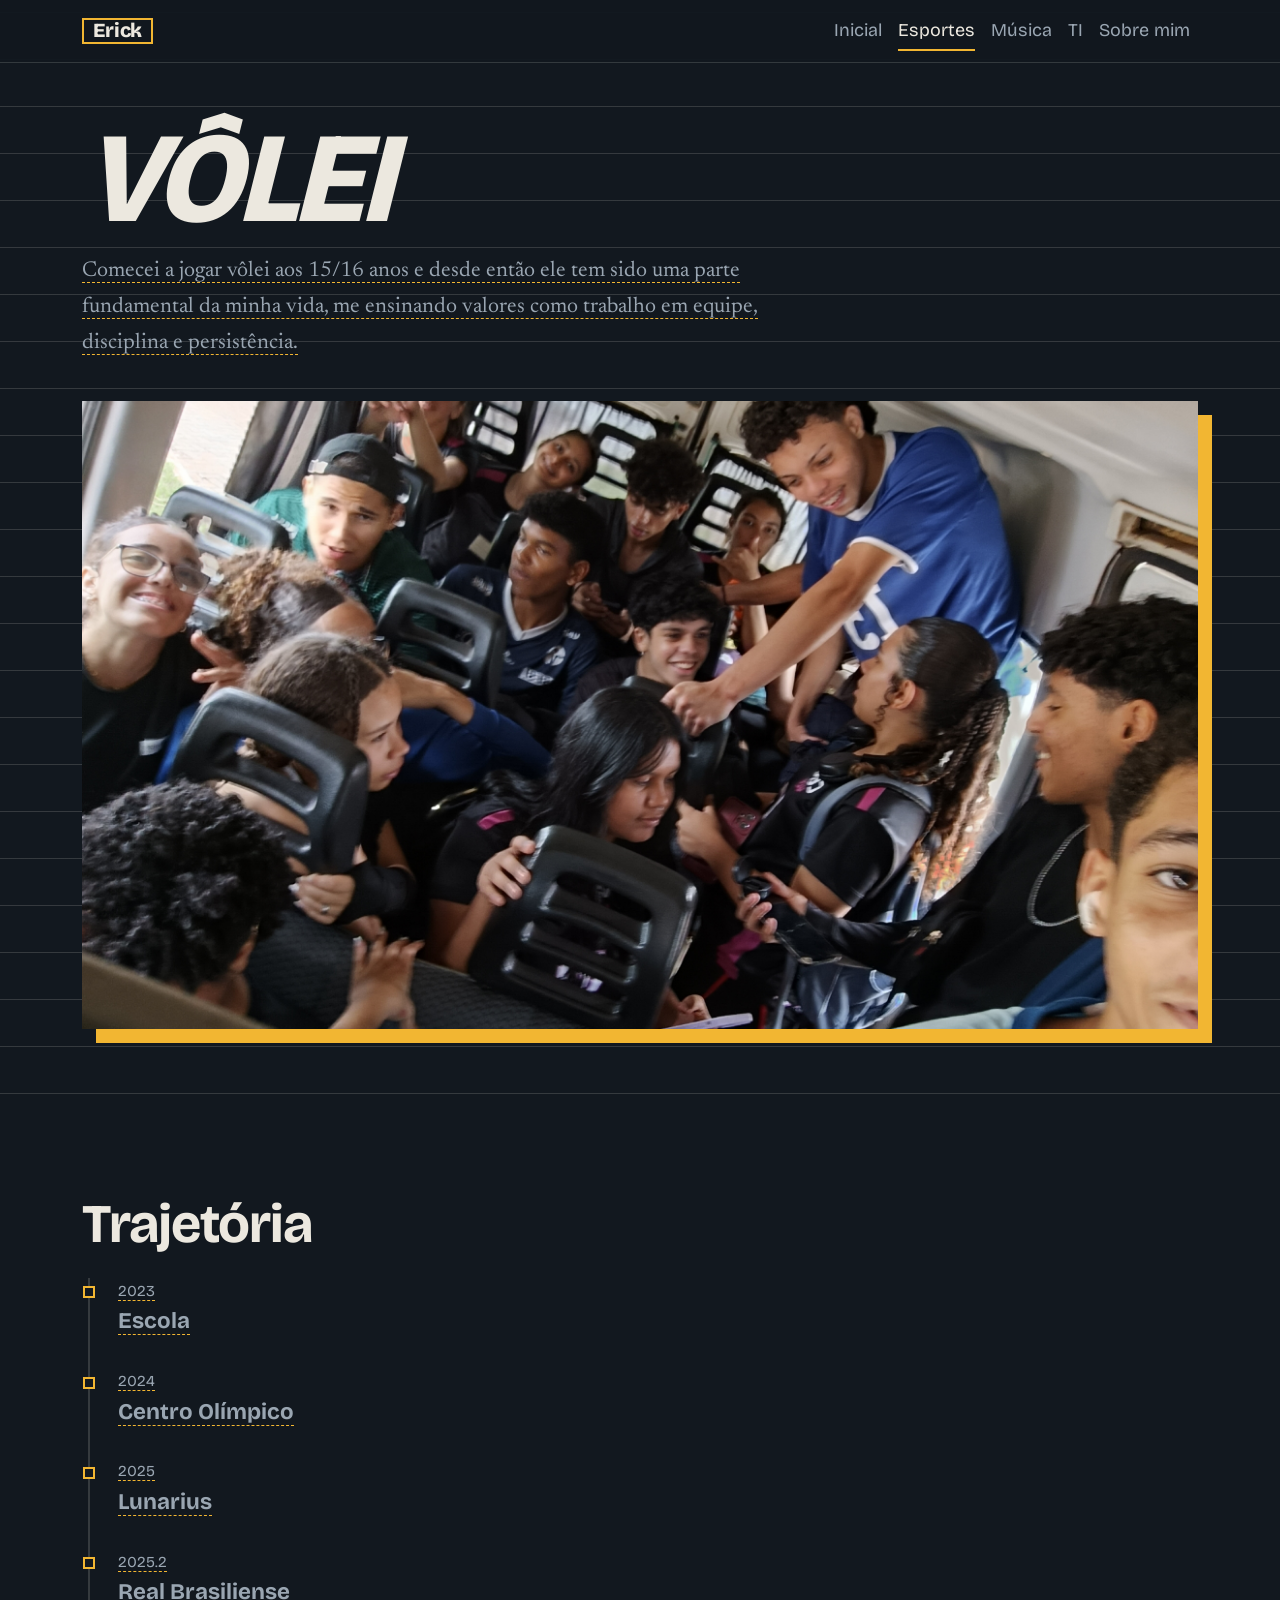
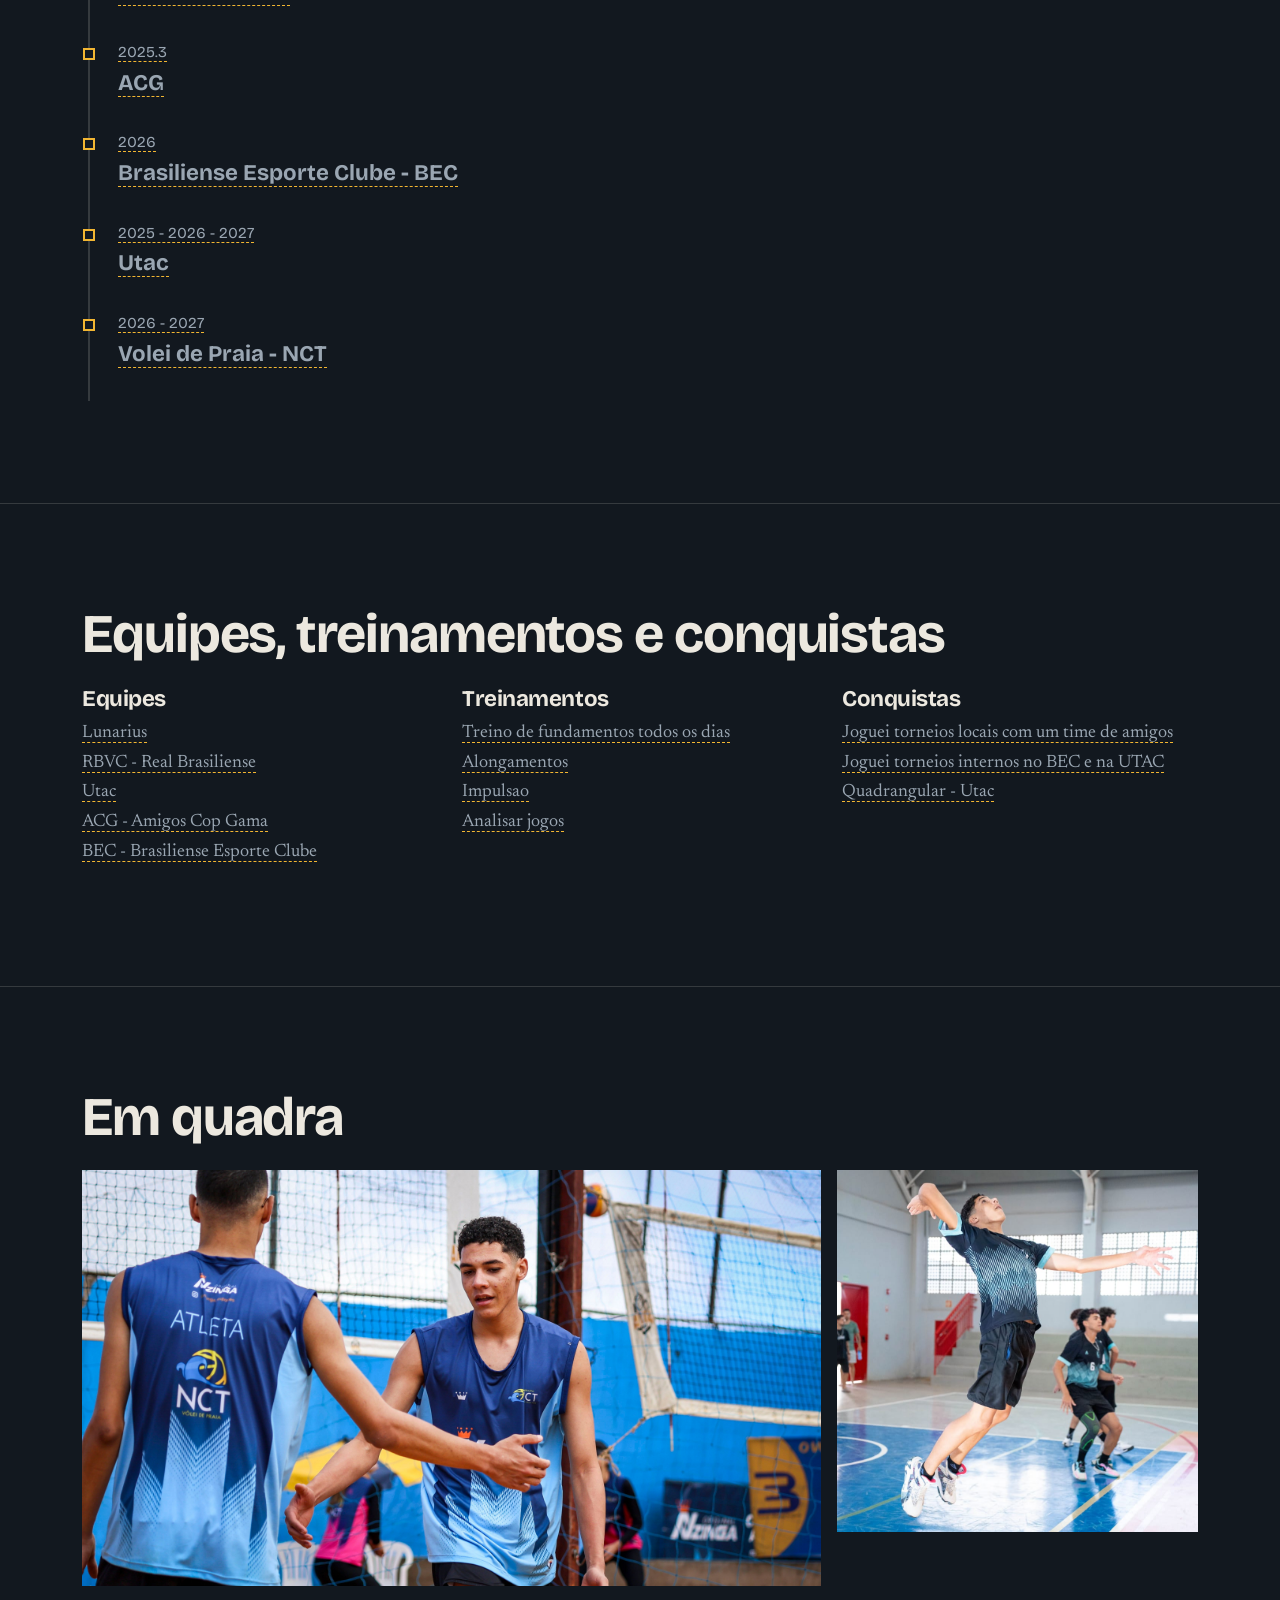
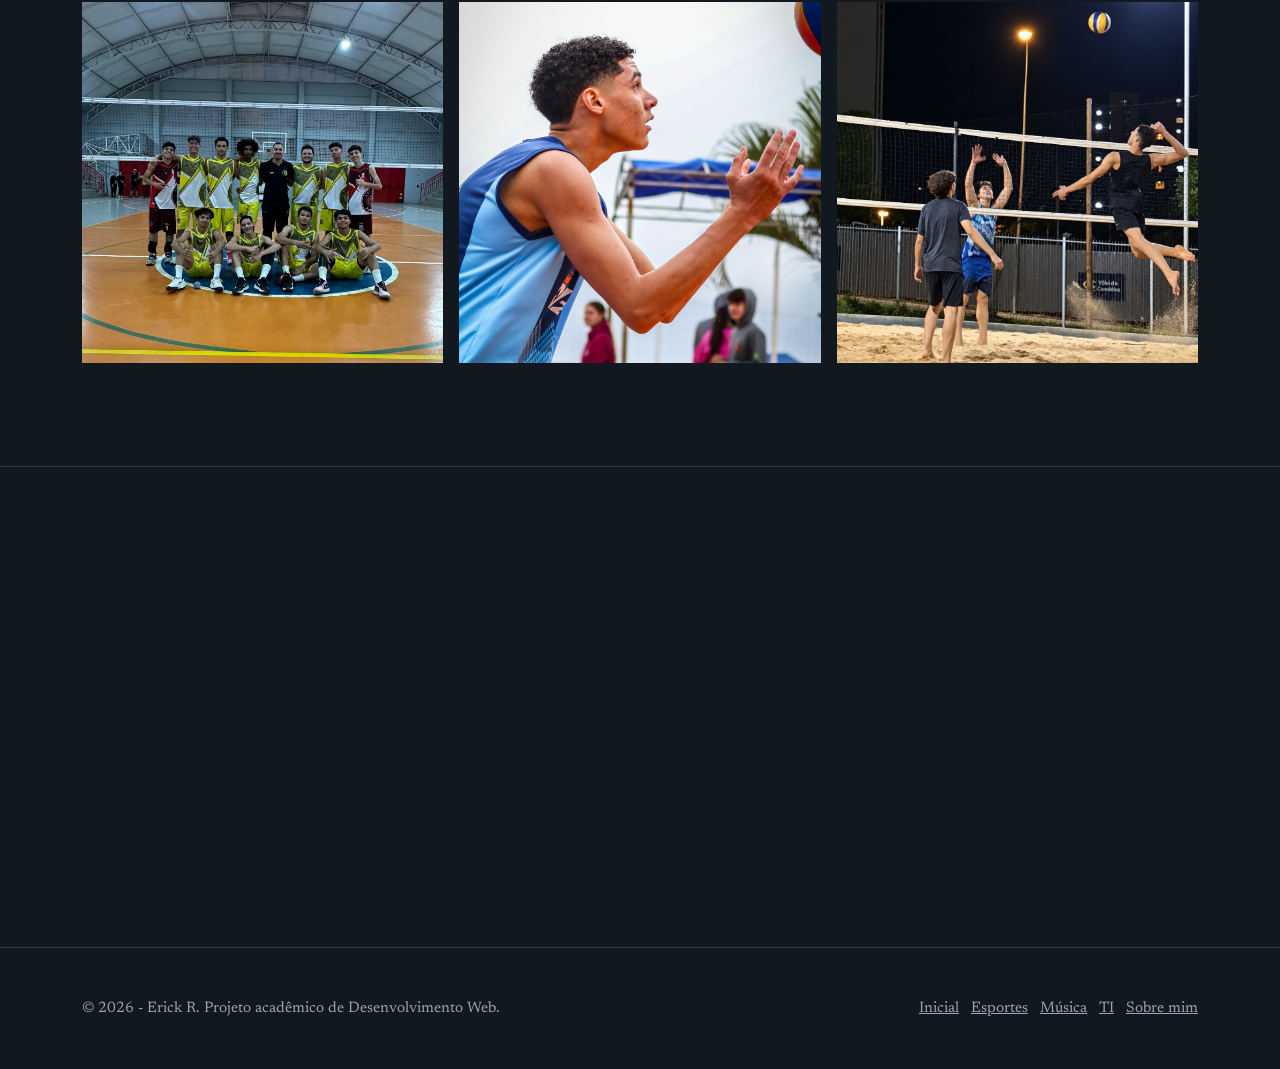
==== esportes.html @ 14b2eec6 "Files upp" ====
<!doctype html>
<html lang="pt-BR">

<head>
    <meta charset="UTF-8" />
    <meta name="viewport" content="width=device-width, initial-scale=1" />
    <title>Esportes | Erick</title>
    <meta name="description" content="Portfólio pessoal: esportes, música, tecnologia e minha história." />
    <link rel="preconnect" href="https://fonts.googleapis.com" />
    <link rel="preconnect" href="https://fonts.gstatic.com" crossorigin />
    <link
        href="https://fonts.googleapis.com/css2?family=Bricolage+Grotesque:opsz,wght@12..96,400;12..96,700;12..96,800&family=Newsreader:ital,opsz,wght@0,6..72,400;1,6..72,400&display=swap"
        rel="stylesheet" />
    <link href="https://cdn.jsdelivr.net/npm/bootstrap@5.3.3/dist/css/bootstrap.min.css" rel="stylesheet" />
    <link href="css/style.css" rel="stylesheet" />
</head>

<body class="p-esportes">
    <header>
        <nav class="navbar navbar-expand-md navbar-dark fixed-top" aria-label="Navegação principal">
            <div class="container">
                <a class="navbar-brand" href="index.html" aria-label="Início">Erick</a>
                <button class="navbar-toggler" type="button" data-bs-toggle="collapse" data-bs-target="#menu"
                    aria-controls="menu" aria-expanded="false" aria-label="Abrir menu">
                    <span class="navbar-toggler-icon"></span>
                </button>
                <div class="collapse navbar-collapse" id="menu">
                    <ul class="navbar-nav ms-auto">
                        <li class="nav-item">
                            <a class="nav-link" href="index.html">Inicial</a>
                        </li>
                        <li class="nav-item">
                            <a class="nav-link" href="esportes.html">Esportes</a>
                        </li>
                        <li class="nav-item">
                            <a class="nav-link" href="musica.html">Música</a>
                        </li>
                        <li class="nav-item">
                            <a class="nav-link" href="ti.html">TI</a>
                        </li>
                        <li class="nav-item">
                            <a class="nav-link" href="sobre.html">Sobre mim</a>
                        </li>
                    </ul>
                </div>
            </div>
        </nav>
    </header>
    <main>
        <section class="hero">
            <div class="container">
                <div class="hero-in">
                    <h1>Vôlei</h1>
                    <p class="lead-text">
                        <span class="fill">Comecei a jogar vôlei aos 15/16 anos e desde então ele tem sido
                            uma parte fundamental da minha vida, me ensinando valores como
                            trabalho em equipe, disciplina e persistência.</span>
                    </p>
                    <figure class="frame r169" data-file="assets/images/esportes-hero.jpg">
                        <img src="assets/images/esportes-hero.jpg" alt="Foto de voleibol em quadra" loading="lazy" />
                    </figure>
                </div>
            </div>
        </section>
        <section class="block">
            <div class="container" data-reveal>
                <h2>Trajetória</h2>
                <div class="tl">
                    <div class="tl-item">
                        <span class="tl-when"><span class="fill">2023</span></span><br /><button class="tl-btn"
                            type="button">
                            <span class="fill">Escola</span>
                        </button>
                        <p class="tl-more mb-0">
                            <span class="fill">Tudo começou na escola, quando me chamaram para jogar no time
                                da Gincana, sempre fui muito ruim em todos os esportes, mas
                                dei uma chance pro vôlei...</span>
                        </p>
                    </div>
                    <div class="tl-item">
                        <span class="tl-when"><span class="fill">2024</span></span><br /><button class="tl-btn"
                            type="button">
                            <span class="fill">Centro Olímpico</span>
                        </button>
                        <p class="tl-more mb-0">
                            <span class="fill">Depois de um tempo, entrei no Centro Olímpico e comecei a
                                treinar mais sério.</span>
                        </p>
                    </div>
                    <div class="tl-item">
                        <span class="tl-when"><span class="fill">2025</span></span><br /><button class="tl-btn"
                            type="button">
                            <span class="fill">Lunarius</span>
                        </button>
                        <p class="tl-more mb-0">
                            <span class="fill">Primeiro time que eu entrei e onde comecei a desenvolver meu
                                potencial em quadra, tudo que sei hoje devo agradecer a
                                eles.</span>
                        </p>
                    </div>
                    <div class="tl-item">
                        <span class="tl-when"><span class="fill">2025.2</span></span><br /><button class="tl-btn"
                            type="button">
                            <span class="fill">Real Brasiliense</span>
                        </button>
                        <p class="tl-more mb-0">
                            <span class="fill">Passei em uma seletiva do RBVC, fui em 3 treinos e tive que
                                sair por conta da distância...</span>
                        </p>
                    </div>
                    <div class="tl-item">
                        <span class="tl-when"><span class="fill">2025.3</span></span><br /><button class="tl-btn"
                            type="button">
                            <span class="fill">ACG</span>
                        </button>
                        <p class="tl-more mb-0">
                            <span class="fill">Entrei para um time perto de casa, disputei um campeonato
                                porem não consegui me destacar muito por disputar posições com
                                atletas altos e mais fortes que eu, afinal tinha 17 anos e
                                estava jogando em um time adulto.</span>
                        </p>
                    </div>
                    <div class="tl-item">
                        <span class="tl-when"><span class="fill">2026</span></span><br /><button class="tl-btn"
                            type="button">
                            <span class="fill">Brasiliense Esporte Clube - BEC</span>
                        </button>
                        <p class="tl-more mb-0">
                            <span class="fill">O maior time que ja joguei até agora. Eu me destaquei muito e
                                aperfeiçoei meus fundamentos com eles, infelizmente o treino
                                era longe de casa e muito, MUITO puxado, por isso acabei
                                saindo do time, eu não consegui me adaptar a faculdade e os
                                treinos.</span>
                        </p>
                    </div>
                    <div class="tl-item">
                        <span class="tl-when"><span class="fill">2025 - 2026 - 2027</span></span><br /><button
                            class="tl-btn" type="button">
                            <span class="fill">Utac</span>
                        </button>
                        <p class="tl-more mb-0">
                            <span class="fill">No meu início, joguei em uma escolinha, eu comecei a me
                                aproximar das pessoas inclusive da dona do projeto, hoje, eu
                                dou aulas para a turma do infanto-juvenil, treino e participo
                                de campeonatos juntamente com eles, devo muita coisa a
                                eles.</span>
                        </p>
                    </div>
                    <div class="tl-item">
                        <span class="tl-when"><span class="fill">2026 - 2027</span></span><br /><button
                            class="tl-btn" type="button">
                            <span class="fill">Volei de Praia - NCT</span>
                        </button>
                        <p class="tl-more mb-0">
                            <span class="fill">Peguei paixão pelo volei de praia e comecei a jogar recentemente, pretendo participar de campeonatos e tentar me destacar neste mundo.</span>
                        </p>
                    </div>
                </div>
            </div>
        </section>
        <section class="block">
            <div class="container" data-reveal>
                <h2>Equipes, treinamentos e conquistas</h2>
                <div class="row g-4">
                    <div class="col-md-4">
                        <h3>Equipes</h3>
                        <p>
                            <span class="fill">Lunarius<br />RBVC - Real Brasiliense<br />Utac<br />ACG -
                                Amigos Cop Gama<br />BEC - Brasiliense Esporte Clube</span>
                        </p>
                    </div>
                    <div class="col-md-4">
                        <h3>Treinamentos</h3>
                        <p>
                            <span class="fill">Treino de fundamentos todos os
                                dias<br />Alongamentos<br />Impulsao<br />Analisar
                                jogos</span>
                        </p>
                    </div>
                    <div class="col-md-4">
                        <h3>Conquistas</h3>
                        <p>
                            <span class="fill">Joguei torneios locais com um time de amigos<br />Joguei
                                torneios internos no BEC e na UTAC<br />Quadrangular -
                                Utac</span>
                        </p>
                    </div>
                </div>
            </div>
        </section>
        <section class="block">
            <div class="container" data-reveal>
                <h2>Em quadra</h2>
                <div class="row g-3">
                    <div class="col-12 col-md-8">
                        <figure class="frame r169" data-file="assets/images/esportes-1.jpg" data-lightbox>
                            <img src="assets/images/esportes-1.jpg" alt="Momento esportivo 1" loading="lazy" />
                        </figure>
                    </div>
                    <div class="col-6 col-md-4">
                        <figure class="frame r11" data-file="assets/images/esportes-2.jpg" data-lightbox>
                            <img src="assets/images/esportes-2.jpg" alt="Momento esportivo 2" loading="lazy" />
                        </figure>
                    </div>
                    <div class="col-6 col-md-4">
                        <figure class="frame r11" data-file="assets/images/esportes-3.jpg" data-lightbox>
                            <img src="assets/images/esportes-3.jpg" alt="Momento esportivo 3" loading="lazy" />
                        </figure>
                    </div>
                    <div class="col-6 col-md-4">
                        <figure class="frame r11" data-file="assets/images/esportes-4.jpg" data-lightbox>
                            <img src="assets/images/esportes-4.jpg" alt="Momento esportivo 4" loading="lazy" />
                        </figure>
                    </div>
                    <div class="col-6 col-md-4">
                        <figure class="frame r11" data-file="assets/images/esportes-5.jpg" data-lightbox>
                            <img src="assets/images/esportes-5.jpg" alt="Momento esportivo 5" loading="lazy" />
                        </figure>
                    </div>
                </div>
            </div>
        </section>
        <section class="block">
            <div class="container" data-reveal>
                <h2>Para onde vou?</h2>
                <p class="lead-text">
                    <span class="fill">Daqui pra frente eu pretendo me destacar no voleibol de praia. Se Deus quiser, participar de campeonatos e me tornar um atleta de alto rendimento. Após isso eu pretendo entrar na área da fisioterapia com inclusão no esporte. Meu maior sonho e meta, é poder ajudar a outras pessoas a se encontrarem no esporte assim como eu me encontrei e salvei minha vida.</span>
                </p>
            </div>
        </section>
    </main>
    <footer class="site-footer">
        <div class="container d-flex flex-column flex-md-row justify-content-between gap-2">
            <p class="mb-0">
                &copy; 2026 - Erick R. Projeto acadêmico de Desenvolvimento Web.
            </p>
            <p class="mb-0">
                <a href="index.html">Inicial</a> &nbsp;
                <a href="esportes.html">Esportes</a> &nbsp;
                <a href="musica.html">Música</a> &nbsp;
                <a href="ti.html">TI</a> &nbsp; <a href="sobre.html">Sobre mim</a>
            </p>
        </div>
    </footer>
    <script src="https://cdn.jsdelivr.net/npm/bootstrap@5.3.3/dist/js/bootstrap.bundle.min.js"></script>
    <script src="js/script.js"></script>
</body>

</html>
---- css/style.css ----
/* ===== Variáveis (CSS3) ===== */
:root{--bg:#12181F;--bg2:#1B232D;--paper:#ECE8DF;--muted:#9AA6B2;--accent:#F2B632;--line:rgba(236,232,223,.16);
--display:'Bricolage Grotesque',system-ui,sans-serif;--text:'Newsreader',Georgia,serif}
html{scroll-behavior:smooth}
body{background:var(--bg);color:var(--paper);font-family:var(--text);font-size:1.125rem;line-height:1.65;animation:pageIn .5s ease both;overflow-x:hidden}
body.leaving{opacity:0;transition:opacity .25s}
@keyframes pageIn{from{opacity:0}}
h1,h2,h3,.navbar-brand{font-family:var(--display);letter-spacing:-.02em;line-height:1.05}
h1{font-size:clamp(3rem,10vw,8rem);font-weight:800}
h2{font-size:clamp(2rem,5vw,3.4rem);font-weight:700;margin-bottom:1.5rem}
h3{font-size:1.4rem;font-weight:700}
p{max-width:62ch}
a{color:var(--accent)}
:focus-visible{outline:2px solid var(--accent);outline-offset:3px}
.note{color:var(--muted)}
.fill{color:var(--muted);border-bottom:1px dashed var(--accent)} /* campo a preencher */
/* ===== Navegação ===== */
.navbar{background:rgba(18,24,31,.94);border-bottom:1px solid var(--line)}
.navbar-brand{color:var(--paper)!important;font-weight:800;border:2px solid var(--accent);padding:.05rem .55rem}
.nav-link{color:var(--muted)!important;font-family:var(--display);position:relative}
.nav-link::after{content:"";position:absolute;left:.5rem;right:.5rem;bottom:.15rem;height:2px;background:var(--accent);transform:scaleX(0);transition:transform .25s}
.nav-link:hover,.nav-link.active{color:var(--paper)!important}
.nav-link:hover::after,.nav-link.active::after{transform:scaleX(1)}
/* ===== Estrutura ===== */
.hero{min-height:90vh;display:flex;align-items:center;padding:7rem 0 4rem;position:relative}
.hero>.container{position:relative}
.hero-in>*{animation:rise .8s cubic-bezier(.2,.7,.2,1) both}
.hero-in>*:nth-child(2){animation-delay:.12s}.hero-in>*:nth-child(3){animation-delay:.24s}.hero-in>*:nth-child(4){animation-delay:.36s}
@keyframes rise{from{opacity:0;transform:translateY(24px)}}
.block{padding:clamp(3.5rem,8vw,7rem) 0;border-top:1px solid var(--line)}
[data-reveal]{opacity:0;transform:translateY(16px);transition:opacity .7s,transform .7s}
[data-reveal].in{opacity:1;transform:none}
.lead-text{font-size:1.35rem;color:var(--paper)}
.quote{border-left:3px solid var(--accent);padding-left:1.25rem;font-style:italic;font-size:1.4rem;margin:1.5rem 0}
/* ===== Botões ===== */
.btn-accent,.btn-line{font-family:var(--display);font-weight:700;border-radius:0;padding:.75rem 1.5rem;transition:transform .2s,box-shadow .2s}
.btn-accent{background:var(--accent);color:#12181F;border:2px solid var(--accent)}
.btn-line{border:2px solid var(--paper);color:var(--paper)}
.btn-accent:hover,.btn-line:hover{transform:translate(-3px,-3px);box-shadow:4px 4px 0 var(--paper);color:#12181F;background:var(--accent);border-color:var(--accent)}
.btn-accent:active,.btn-line:active{transform:none;box-shadow:none}
/* ===== Imagens e galeria ===== */
.frame{position:relative;margin:0;overflow:hidden;background:var(--bg2)}
.frame img{width:100%;height:100%;object-fit:cover;display:block;transition:transform .5s}
.r43{aspect-ratio:4/3}.r34{aspect-ratio:3/4}.r169{aspect-ratio:16/9}.r11{aspect-ratio:1}
.frame[data-lightbox]{cursor:zoom-in}
.frame[data-lightbox]:hover img{transform:scale(1.04)}
.frame.empty{border:1px dashed var(--muted);display:grid;place-items:center;cursor:default}
.frame.empty img{display:none}
.frame.empty::after{content:"Substituir: " attr(data-file);color:var(--muted);font:.85rem var(--display);padding:1rem;text-align:center}
.hero .frame{box-shadow:14px 14px 0 var(--accent)}
.hero-in .frame{margin-top:2.5rem}
/* ===== Prévia das páginas (Inicial) ===== */
.jump{display:flex;justify-content:space-between;align-items:baseline;gap:1rem;flex-wrap:wrap;padding:1.4rem 0;border-bottom:1px solid var(--line);color:var(--paper);text-decoration:none;font:700 clamp(1.8rem,5vw,3.4rem) var(--display);transition:color .2s,padding-left .3s}
.jump span{font:1rem var(--text);color:var(--muted)}
.jump:hover{color:var(--accent);padding-left:1rem}
/* ===== Linha do tempo ===== */
.tl{border-left:2px solid var(--line);padding-left:1.75rem;margin-left:.4rem}
.tl-item{position:relative;padding-bottom:1.75rem}
.tl-item::before{content:"";position:absolute;left:calc(-1.75rem - 7px);top:.55rem;width:12px;height:12px;background:var(--bg);border:2px solid var(--accent);transition:background .2s}
.tl-item.open::before,.tl-item:hover::before{background:var(--accent)}
.tl-btn{background:none;border:0;color:var(--paper);font:700 1.4rem var(--display);padding:0;text-align:left}
.tl-when{color:var(--accent);font:.95rem var(--display)}
.tl-more{display:none;margin-top:.5rem}
.tl-item.open .tl-more{display:block;animation:rise .4s both}
/* ===== Ficha técnica (TI) ===== */
.spec{display:grid;grid-template-columns:repeat(auto-fit,minmax(250px,1fr));border-top:1px solid var(--line);border-left:1px solid var(--line);margin:0}
.spec>div{padding:1.1rem 1.25rem;border-right:1px solid var(--line);border-bottom:1px solid var(--line);transition:background .2s}
.spec>div:hover{background:var(--bg2)}
.spec dt{font:.85rem ui-monospace,Menlo,Consolas,monospace;color:var(--accent);font-weight:400}
.spec dd{margin:.2rem 0 0}
/* ===== Páginas específicas ===== */
.p-esportes h1{text-transform:uppercase;font-style:italic}
.p-esportes .hero{background:repeating-linear-gradient(0deg,transparent 0 46px,var(--line) 46px 47px)}
.p-musica .hero::before{content:"";position:absolute;inset:0;pointer-events:none;background:repeating-radial-gradient(circle at 88% 45%,transparent 0 26px,var(--line) 27px 28px)}
.p-sobre p{font-size:1.25rem}
.form-control{background:var(--bg2);border-color:var(--line);color:var(--paper);border-radius:0}
.form-control:focus{background:var(--bg2);color:var(--paper);border-color:var(--accent);box-shadow:none}
/* ===== Rodapé e voltar ao topo ===== */
.site-footer{padding:3rem 0;border-top:1px solid var(--line);color:var(--muted);font-size:.95rem}
.site-footer a{color:var(--muted)}
.totop{position:fixed;right:1rem;bottom:1rem;width:46px;height:46px;border:2px solid var(--accent);background:var(--bg);color:var(--accent);font-size:1.3rem;opacity:0;pointer-events:none;transition:opacity .3s,transform .2s;z-index:1030}
.totop.show{opacity:1;pointer-events:auto}.totop:hover{transform:translateY(-3px)}
/* ===== Responsivo ===== */
@media(max-width:767.98px){body{font-size:1.05rem}.hero{min-height:auto;padding-top:6rem}.hero .frame{box-shadow:8px 8px 0 var(--accent)}.jump:hover{padding-left:.4rem}}
@media(prefers-reduced-motion:reduce){*{animation:none!important;transition:none!important}[data-reveal]{opacity:1;transform:none}}
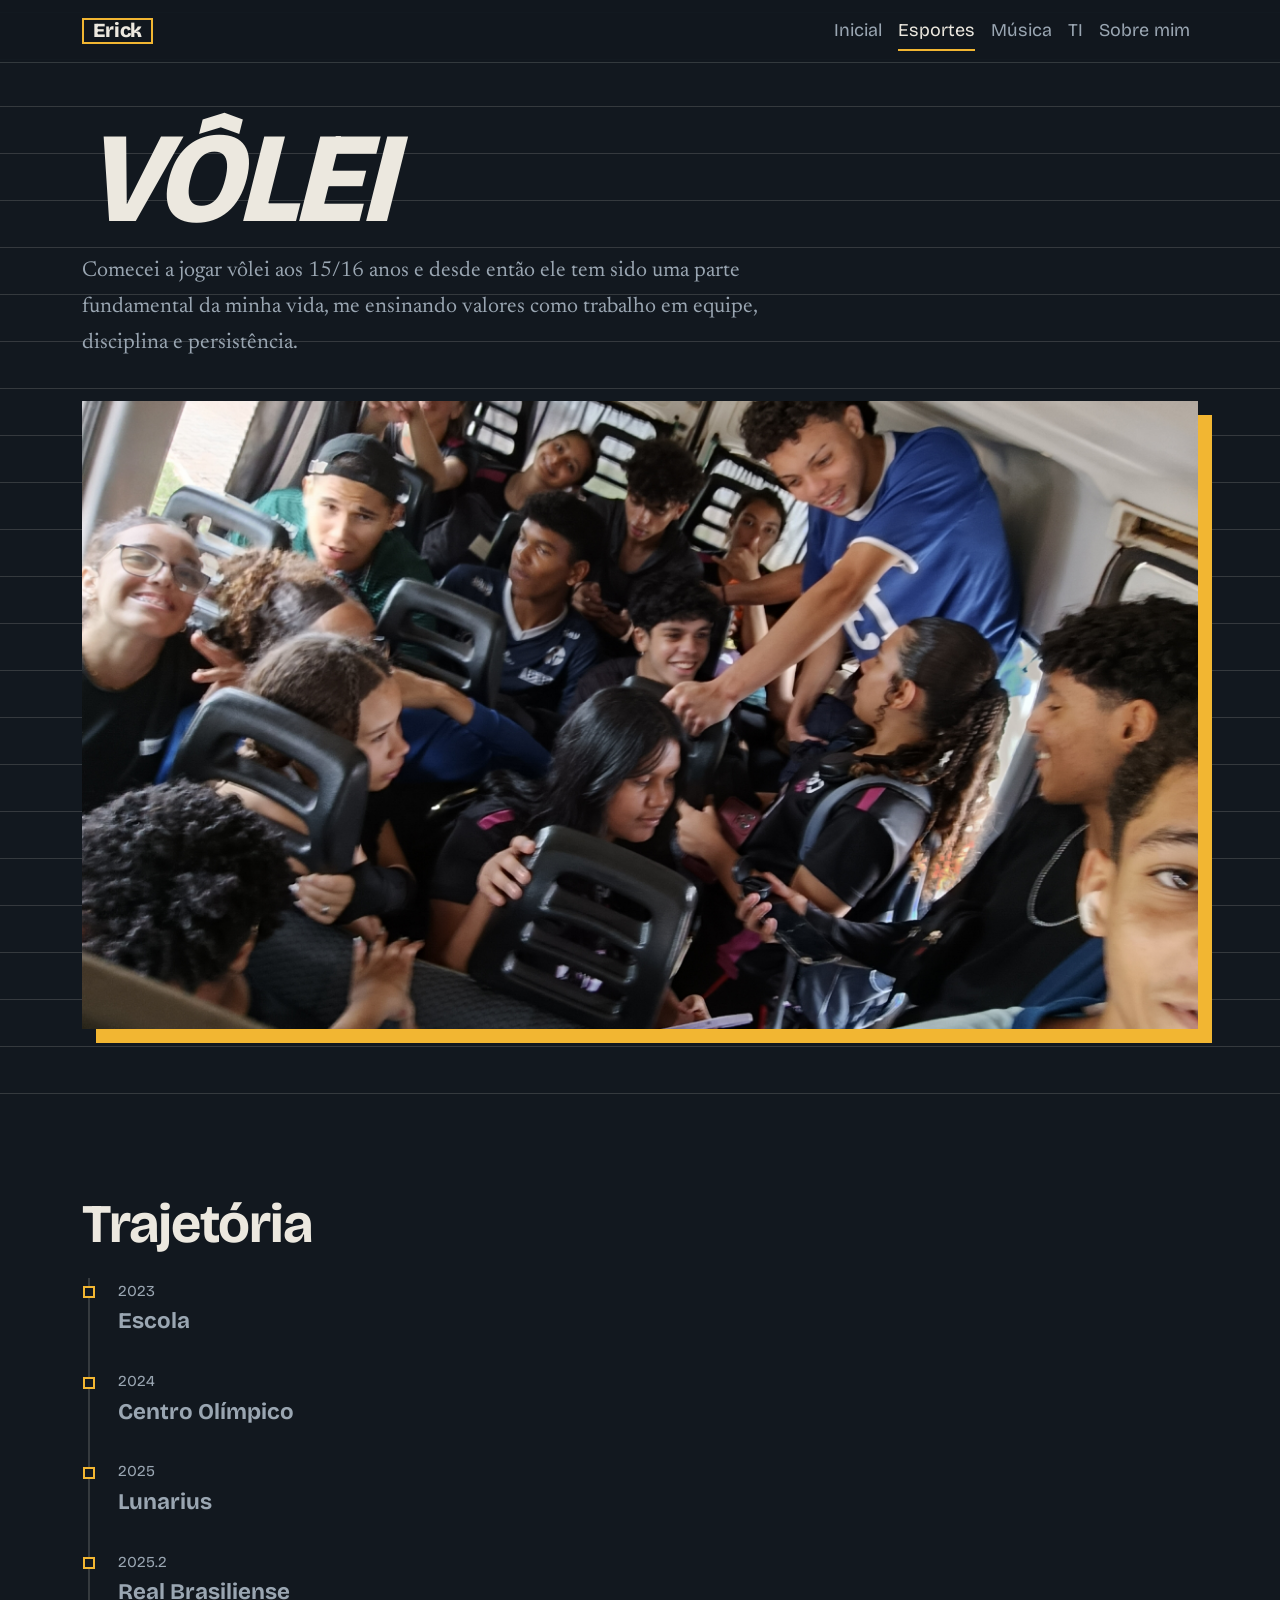
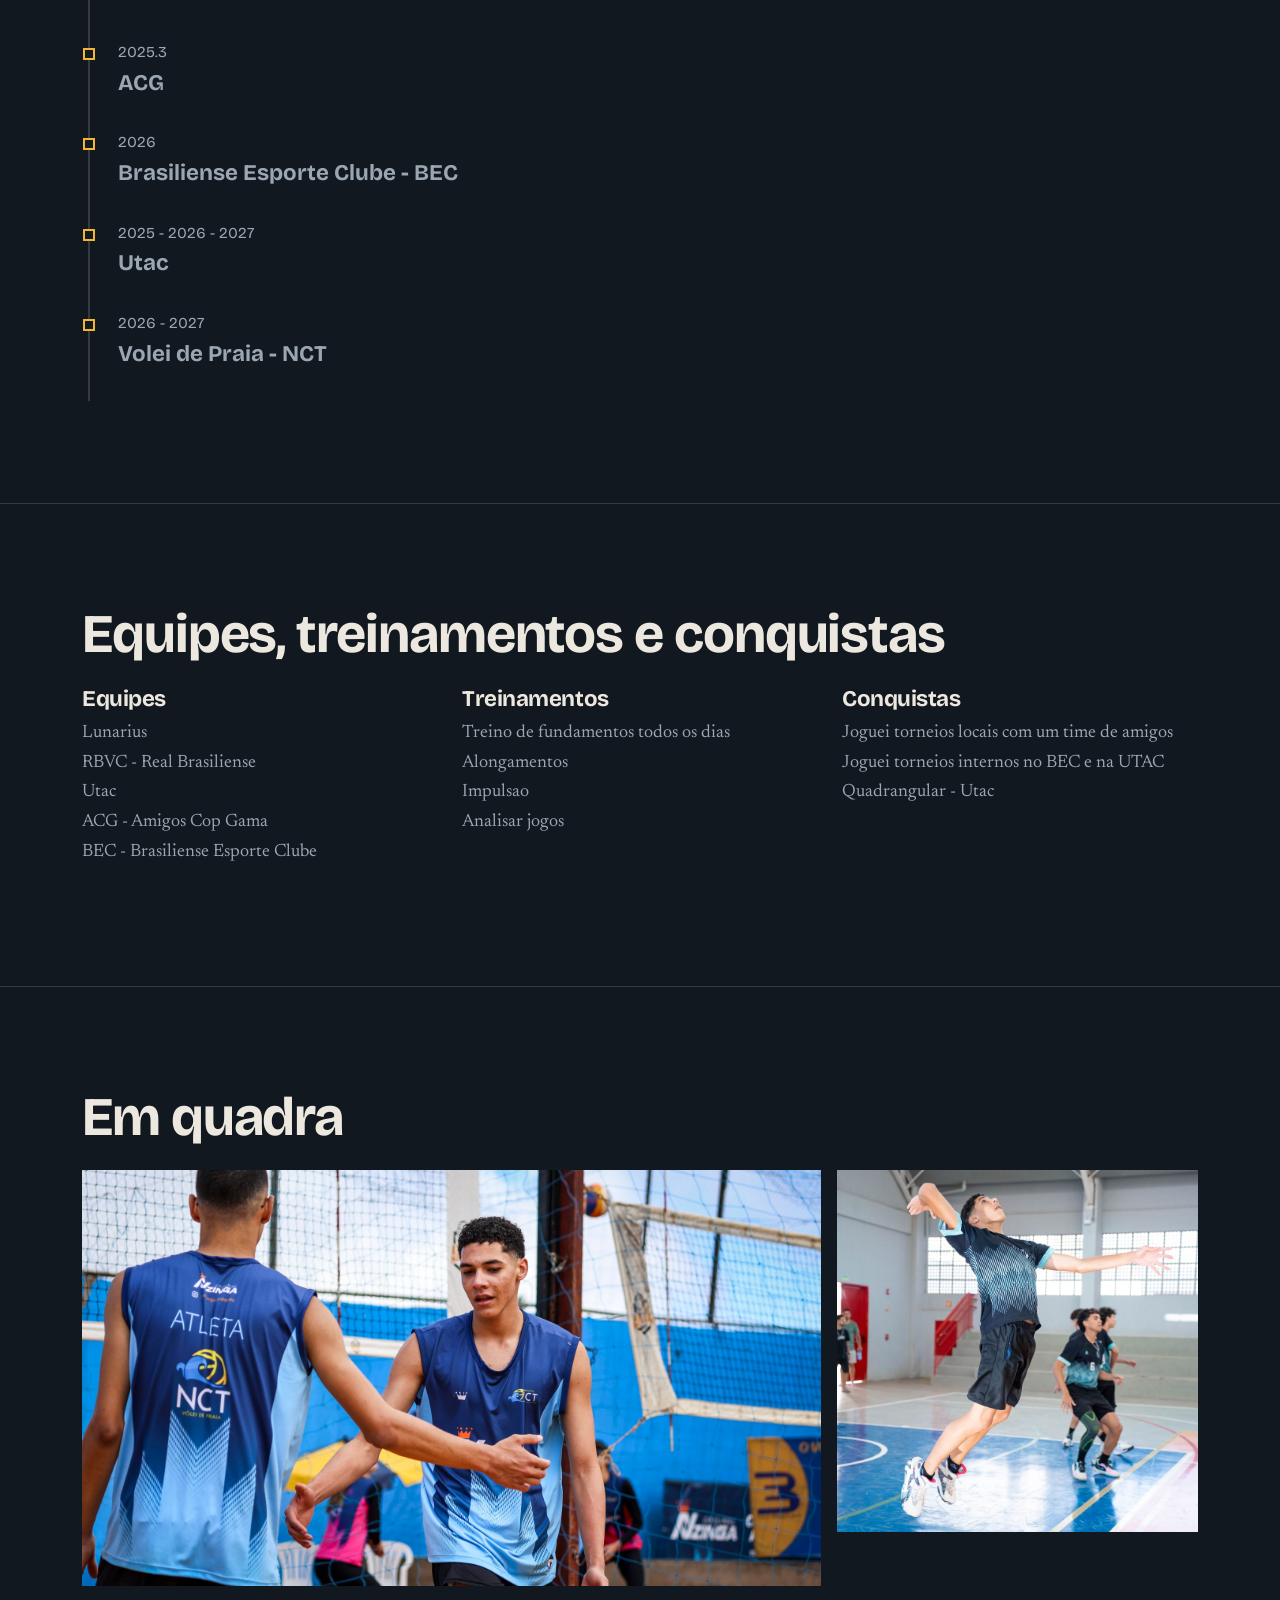
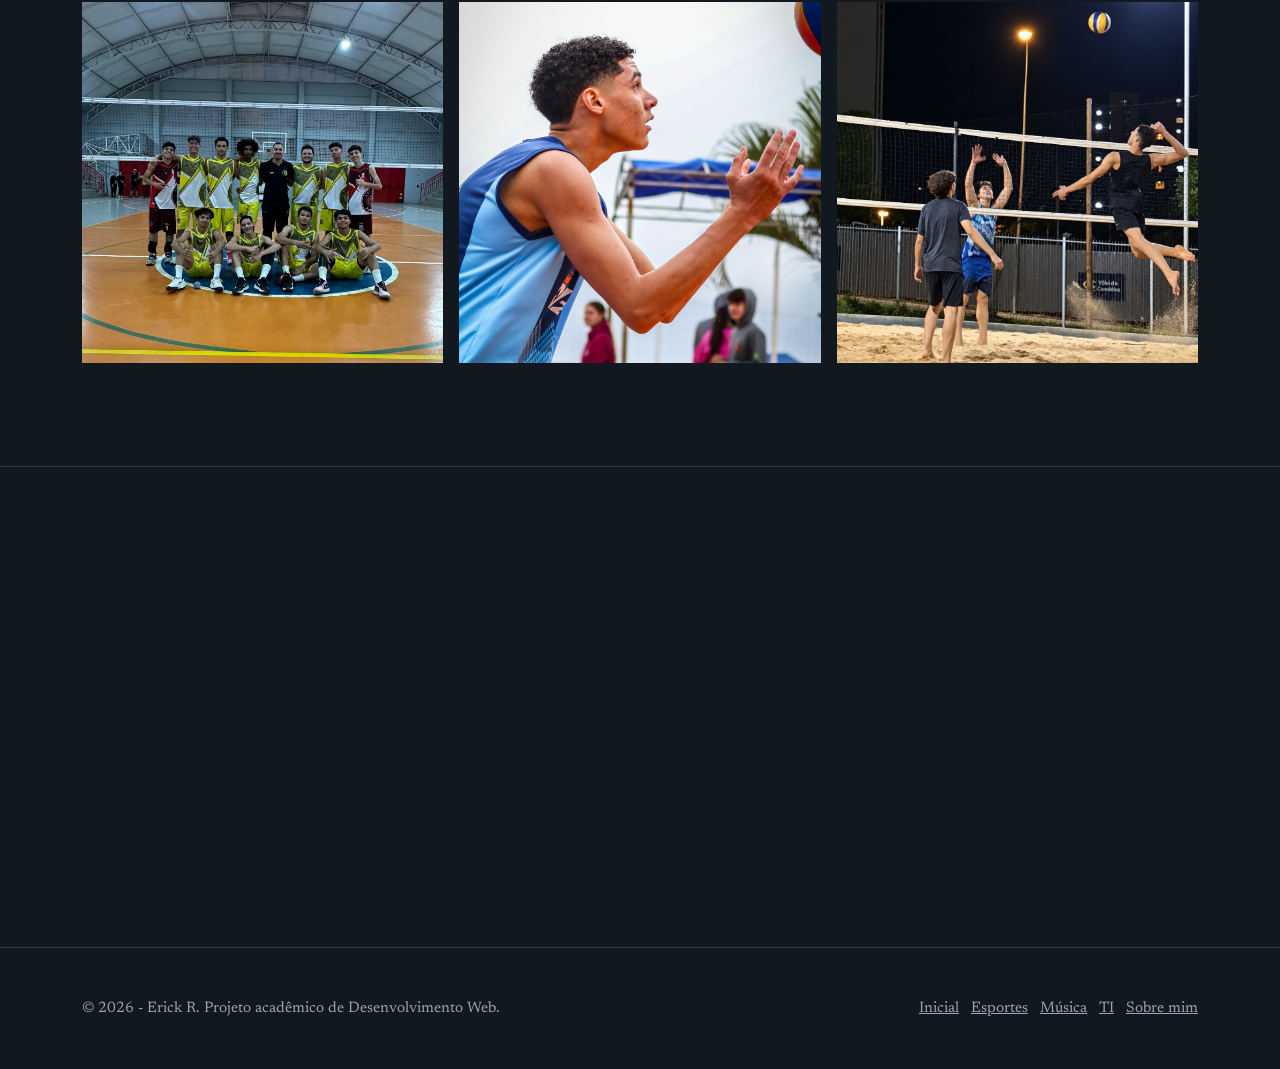
==== commit c240a1dc: "Add files via upload" ====
--- a/esportes.html
+++ b/esportes.html
@@ -6,6 +6,7 @@
     <meta name="viewport" content="width=device-width, initial-scale=1" />
     <title>Esportes | Erick</title>
     <meta name="description" content="Portfólio pessoal: esportes, música, tecnologia e minha história." />
+    <link rel="icon" href="assets/images/er.ico" type="image/x-icon" />
     <link rel="preconnect" href="https://fonts.googleapis.com" />
     <link rel="preconnect" href="https://fonts.gstatic.com" crossorigin />
     <link
--- a/css/style.css
+++ b/css/style.css
@@ -13,7 +13,7 @@
 a{color:var(--accent)}
 :focus-visible{outline:2px solid var(--accent);outline-offset:3px}
 .note{color:var(--muted)}
-.fill{color:var(--muted);border-bottom:1px dashed var(--accent)} /* campo a preencher */
+.fill{color:var(--muted)}
 /* ===== Navegação ===== */
 .navbar{background:rgba(18,24,31,.94);border-bottom:1px solid var(--line)}
 .navbar-brand{color:var(--paper)!important;font-weight:800;border:2px solid var(--accent);padding:.05rem .55rem}
